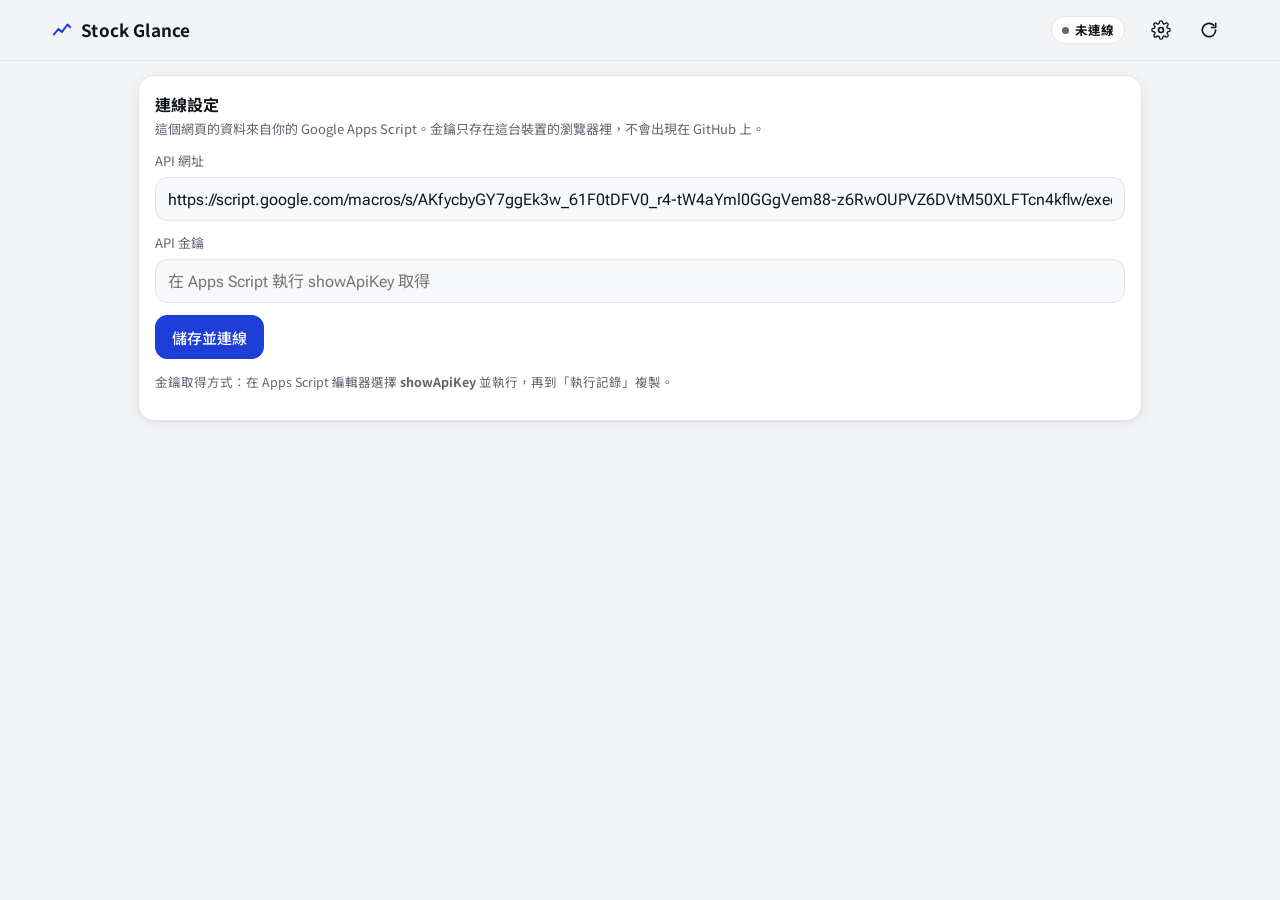
==== docs/index.html @ 940322a1 "改為 GitHub Pages 網頁 + Apps Script JSON API - 前端移到 docs/（styles.css、app.js），改用 fetch 呼叫 Apps Script - " ====
<!DOCTYPE html>
<html lang="zh-Hant">
<head>
  <meta charset="utf-8">
  <meta name="theme-color" content="#f3f4f6" media="(prefers-color-scheme: light)">
  <meta name="theme-color" content="#0c0e12" media="(prefers-color-scheme: dark)">
  <link rel="preconnect" href="https://fonts.googleapis.com">
  <link rel="preconnect" href="https://fonts.gstatic.com" crossorigin>
  <link href="https://fonts.googleapis.com/css2?family=Noto+Sans+TC:wght@400;500;700&family=Roboto+Flex:opsz,wght@8..144,500;8..144,700&display=swap" rel="stylesheet">
  <meta name="viewport" content="width=device-width, initial-scale=1, viewport-fit=cover">
  <title>Stock Glance 台股觀測</title>
  <link rel="stylesheet" href="styles.css">
</head>
<body>
  <header class="top">
    <div class="brand">
      <svg viewBox="0 0 24 24" aria-hidden="true"><path d="M3 17l5-6 4 3 6-8 3 3" fill="none" stroke="currentColor" stroke-width="2.2" stroke-linecap="round" stroke-linejoin="round"/></svg>
      <span>Stock Glance</span>
    </div>
    <div class="status">
      <span id="mkt" class="pill"><i></i><b>載入中</b></span>
      <span id="upd" class="muted small"></span>
      <button id="btnSettings" class="icon-btn" aria-label="連線設定">
        <svg viewBox="0 0 24 24"><circle cx="12" cy="12" r="3" fill="none" stroke="currentColor" stroke-width="2"/><path d="M19.4 15a1.7 1.7 0 0 0 .3 1.8l.1.1a2 2 0 1 1-2.8 2.8l-.1-.1a1.7 1.7 0 0 0-1.8-.3 1.7 1.7 0 0 0-1 1.5V21a2 2 0 1 1-4 0v-.1a1.7 1.7 0 0 0-1.1-1.5 1.7 1.7 0 0 0-1.8.3l-.1.1a2 2 0 1 1-2.8-2.8l.1-.1a1.7 1.7 0 0 0 .3-1.8 1.7 1.7 0 0 0-1.5-1H3a2 2 0 1 1 0-4h.1a1.7 1.7 0 0 0 1.5-1.1 1.7 1.7 0 0 0-.3-1.8l-.1-.1a2 2 0 1 1 2.8-2.8l.1.1a1.7 1.7 0 0 0 1.8.3H9a1.7 1.7 0 0 0 1-1.5V3a2 2 0 1 1 4 0v.1a1.7 1.7 0 0 0 1 1.5 1.7 1.7 0 0 0 1.8-.3l.1-.1a2 2 0 1 1 2.8 2.8l-.1.1a1.7 1.7 0 0 0-.3 1.8V9a1.7 1.7 0 0 0 1.5 1H21a2 2 0 1 1 0 4h-.1a1.7 1.7 0 0 0-1.5 1z" fill="none" stroke="currentColor" stroke-width="1.6"/></svg>
      </button>
      <button id="btnRefresh" class="icon-btn" aria-label="重新整理">
        <svg viewBox="0 0 24 24"><path d="M20 12a8 8 0 1 1-2.34-5.66M20 4v5h-5" fill="none" stroke="currentColor" stroke-width="2" stroke-linecap="round" stroke-linejoin="round"/></svg>
      </button>
    </div>
  </header>

  <main id="app">
    <div id="banner" class="banner" hidden></div>
    <section id="v-setup" class="view" data-view="setup" hidden></section>
    <section id="v-overview" class="view" data-view="overview"><div class="skeleton"></div><div class="skeleton tall"></div></section>
    <section id="v-holdings" class="view" data-view="holdings" hidden></section>
    <section id="v-chips" class="view" data-view="chips" hidden></section>
    <section id="v-notes" class="view" data-view="notes" hidden></section>
  </main>

  <nav class="tabs" role="tablist">
    <button role="tab" data-tab="overview" aria-selected="true">
      <svg viewBox="0 0 24 24"><path d="M4 19V9M10 19V5M16 19v-7M22 19H2" fill="none" stroke="currentColor" stroke-width="2" stroke-linecap="round"/></svg><span>總覽</span></button>
    <button role="tab" data-tab="holdings">
      <svg viewBox="0 0 24 24"><rect x="3" y="6" width="18" height="14" rx="3" fill="none" stroke="currentColor" stroke-width="2"/><path d="M8 6V4h8v2M3 12h18" fill="none" stroke="currentColor" stroke-width="2"/></svg><span>持股</span></button>
    <button role="tab" data-tab="chips">
      <svg viewBox="0 0 24 24"><circle cx="9" cy="9" r="5" fill="none" stroke="currentColor" stroke-width="2"/><circle cx="15" cy="15" r="5" fill="none" stroke="currentColor" stroke-width="2"/></svg><span>籌碼</span></button>
    <button role="tab" data-tab="notes">
      <svg viewBox="0 0 24 24"><path d="M6 3h9l4 4v14H6zM14 3v5h5M9 13h7M9 17h5" fill="none" stroke="currentColor" stroke-width="2" stroke-linejoin="round"/></svg><span>觀察</span></button>
  </nav>

  <div id="sheet" class="sheet" hidden>
    <div class="sheet-backdrop" data-close></div>
    <div class="sheet-panel" role="dialog" aria-modal="true">
      <div class="sheet-grip" data-close></div>
      <button class="icon-btn sheet-x" data-close aria-label="關閉">
        <svg viewBox="0 0 24 24"><path d="M6 6l12 12M18 6L6 18" stroke="currentColor" stroke-width="2" stroke-linecap="round"/></svg>
      </button>
      <div id="sheetBody"></div>
    </div>
  </div>

  <div id="toast" class="toast" role="status"></div>

  <script src="app.js"></script>
</body>
</html>
---- docs/styles.css ----
/*
Stock Glance 樣式
VOICE  冷靜、精準，像券商研究部的盤後簡報；數字優先，不賣弄。
IDEA   一張可以帶著走的「看盤單」：上方是訊號儀表，下方是指標卡與持股帳本。
PICTURE 七格反彈訊號儀表 + 每張卡片的 60 日走勢線；細看時展開成完整走勢圖。
COLOUR 白底與墨色為主，深群青當強調；漲紅跌綠依台股慣例。
TYPE   Noto Sans TC 處理中文，數字用 Roboto Flex 等寬數字。
LAYOUT 手機單欄、底部分頁；寬螢幕兩欄卡片，內容最寬 1080px。
*/
:root{
  color-scheme:light dark;
  --bg:light-dark(#f3f4f6,#0c0e12);
  --card:light-dark(#ffffff,#161a21);
  --card2:light-dark(#f7f8fa,#1c212a);
  --ink:light-dark(#111418,#e9ebef);
  --muted:light-dark(#5f6672,#9aa3b0);
  --line:light-dark(#e4e6ea,#2a303a);
  --accent:light-dark(#1d3fd8,#7d97ff);
  --accent-soft:light-dark(#e8ecff,#1f2747);
  --up:light-dark(#d42a2a,#ff5d5d);
  --down:light-dark(#0f8a4a,#3ccf82);
  --up-soft:light-dark(#fdecec,#3a1b1d);
  --down-soft:light-dark(#e7f6ee,#15301f);
  --warn:light-dark(#b7791f,#f0b44c);
  --shadow:0 1px 2px rgba(15,20,30,.06),0 4px 16px rgba(15,20,30,.05);
  --num:'Roboto Flex','Noto Sans TC',system-ui,sans-serif;
  --r:16px;
  --tabh:64px;
}
@supports not (color:light-dark(#000,#fff)){
  :root{--bg:#f3f4f6;--card:#fff;--card2:#f7f8fa;--ink:#111418;--muted:#5f6672;--line:#e4e6ea;--accent:#1d3fd8;--accent-soft:#e8ecff;--up:#d42a2a;--down:#0f8a4a;--up-soft:#fdecec;--down-soft:#e7f6ee;--warn:#b7791f}
  @media (prefers-color-scheme:dark){:root{--bg:#0c0e12;--card:#161a21;--card2:#1c212a;--ink:#e9ebef;--muted:#9aa3b0;--line:#2a303a;--accent:#7d97ff;--accent-soft:#1f2747;--up:#ff5d5d;--down:#3ccf82;--up-soft:#3a1b1d;--down-soft:#15301f;--warn:#f0b44c}}
}
*{box-sizing:border-box;min-width:0}
html,body{margin:0;background:var(--bg);color:var(--ink)}
body{font:15px/1.55 'Noto Sans TC',system-ui,-apple-system,sans-serif;overflow-x:clip;-webkit-tap-highlight-color:transparent;
  padding-bottom:calc(var(--tabh) + env(safe-area-inset-bottom) + 12px)}
button{font:inherit;color:inherit;cursor:pointer}
a{color:var(--accent)}
.num{font-family:var(--num);font-variant-numeric:tabular-nums;white-space:nowrap;letter-spacing:-.01em}
.muted{color:var(--muted)}.small{font-size:12.5px}
.up{color:var(--up)}.down{color:var(--down)}.flat{color:var(--muted)}
[hidden]{display:none!important}

/* top bar */
.top{position:sticky;top:0;z-index:20;display:flex;align-items:center;justify-content:space-between;gap:8px;
  padding:calc(10px + env(safe-area-inset-top)) max(16px,4vw) 10px;background:color-mix(in srgb,var(--bg) 86%,transparent);
  backdrop-filter:saturate(1.4) blur(12px);-webkit-backdrop-filter:saturate(1.4) blur(12px);border-bottom:1px solid var(--line)}
.brand{display:flex;align-items:center;gap:8px;font-weight:700;font-size:17px;letter-spacing:.01em}
.brand svg{width:22px;height:22px;color:var(--accent)}
.status{display:flex;align-items:center;gap:8px}
.pill{display:inline-flex;align-items:center;gap:6px;padding:3px 10px;border-radius:99px;background:var(--card);border:1px solid var(--line);font-size:12.5px}
.pill i{width:7px;height:7px;border-radius:50%;background:var(--muted)}
.pill.open i{background:var(--up);box-shadow:0 0 0 0 var(--up);animation:pulse 1.8s infinite}
@keyframes pulse{0%{box-shadow:0 0 0 0 color-mix(in srgb,var(--up) 60%,transparent)}100%{box-shadow:0 0 0 8px transparent}}
@media (prefers-reduced-motion:reduce){.pill.open i{animation:none}}
.icon-btn{display:grid;place-items:center;width:40px;height:40px;border-radius:12px;border:0;background:transparent}
.icon-btn:hover{background:var(--card2)}
.icon-btn svg{width:20px;height:20px}
.icon-btn.spin svg{animation:spin .9s linear infinite}
@keyframes spin{to{transform:rotate(360deg)}}
@media (max-width:420px){#upd{display:none}}

main{max-width:1080px;margin:0 auto;padding:14px max(12px,3vw) 0}
.view{display:grid;gap:14px}
.banner{margin-bottom:12px;padding:10px 14px;border-radius:12px;background:color-mix(in srgb,var(--warn) 14%,var(--card));
  border:1px solid color-mix(in srgb,var(--warn) 40%,transparent);font-size:13.5px}

/* cards */
.card{background:var(--card);border:1px solid var(--line);border-radius:var(--r);box-shadow:var(--shadow);padding:16px}
.card h2{margin:0 0 2px;font-size:16px;font-weight:700}
.card .sub{margin:0 0 12px;color:var(--muted);font-size:13px}
.sec-title{display:flex;align-items:baseline;justify-content:space-between;gap:8px;margin:6px 4px -4px}
.sec-title h3{margin:0;font-size:15px}
.grid2{display:grid;grid-template-columns:repeat(2,minmax(0,1fr));gap:10px}
@media (min-width:760px){.grid2.wide{grid-template-columns:repeat(4,minmax(0,1fr))}.cols{display:grid;grid-template-columns:minmax(0,1.1fr) minmax(0,1fr);gap:14px;align-items:start}}

/* signal gauge */
.gauge-head{display:flex;align-items:flex-end;justify-content:space-between;gap:12px;flex-wrap:wrap}
.gauge-score{font-family:var(--num);font-size:clamp(40px,11vw,56px);line-height:1;font-weight:700;letter-spacing:-.03em}
.gauge-score small{font-size:.38em;color:var(--muted);font-weight:500;margin-left:4px}
.gauge-legend{display:flex;gap:10px;font-size:12.5px;color:var(--muted)}
.gauge-legend b{font-family:var(--num)}
.segs{display:grid;grid-template-columns:repeat(7,minmax(0,1fr));gap:5px;margin:14px 0 10px}
.seg{height:12px;border-radius:4px;background:var(--line);transform-origin:left;animation:grow .5s ease-out both}
.seg.pos{background:var(--up)}.seg.neg{background:var(--down)}.seg.neu{background:color-mix(in srgb,var(--muted) 45%,var(--line))}
@keyframes grow{from{transform:scaleX(0)}}
@media (prefers-reduced-motion:reduce){.seg{animation:none}}
.gauge-sum{font-size:17px;font-weight:700;margin:4px 0 2px;text-wrap:balance}
.sig-list{list-style:none;margin:12px 0 0;padding:0;border-top:1px solid var(--line)}
.sig-list li{border-bottom:1px solid var(--line)}
.sig-list details summary{display:grid;grid-template-columns:auto minmax(0,1fr) auto;align-items:center;gap:10px;padding:11px 2px;list-style:none;cursor:pointer;min-height:44px}
.sig-list summary::-webkit-details-marker{display:none}
.sig-list .rule{margin:0 0 12px 22px;font-size:13px;color:var(--muted)}
.dot{width:10px;height:10px;border-radius:50%;background:var(--line)}
.dot.pos{background:var(--up)}.dot.neg{background:var(--down)}.dot.neu{background:color-mix(in srgb,var(--muted) 60%,transparent)}
.sig-name{font-weight:500}
.sig-val{font-size:12.5px;color:var(--muted);display:block}
.tag{display:inline-block;font-size:12px;padding:2px 8px;border-radius:99px;background:var(--card2);color:var(--muted);white-space:nowrap}
.tag.pos{background:var(--up-soft);color:var(--up)}.tag.neg{background:var(--down-soft);color:var(--down)}

/* indicator tiles */
.tile{position:relative;display:block;width:100%;text-align:left;background:var(--card);border:1px solid var(--line);border-radius:14px;padding:12px 12px 8px;box-shadow:var(--shadow)}
.tile:active{transform:scale(.985)}
.tile .t-name{font-size:13px;color:var(--muted);display:flex;justify-content:space-between;gap:6px}
.tile .t-price{font-size:21px;font-weight:700;margin-top:2px}
.tile .t-chg{font-size:13px}
.tile svg.spark{display:block;width:100%;height:38px;margin-top:6px}
.tile .hint{font-size:11.5px}

/* holdings */
.sum-grid{display:grid;grid-template-columns:repeat(2,minmax(0,1fr));gap:14px 12px;margin-top:6px}
.kv .k{font-size:12.5px;color:var(--muted)}
.kv .v{font-size:18px;font-weight:700}
.kv .v.big{font-size:clamp(26px,7.5vw,34px);letter-spacing:-.02em}
.kv .v small{font-size:13px;font-weight:500;margin-left:4px}
.alloc{display:flex;height:12px;border-radius:6px;overflow:hidden;margin:16px 0 8px;background:var(--line)}
.alloc span{height:100%}
.alloc-legend{display:flex;flex-wrap:wrap;gap:6px 14px;font-size:12.5px;color:var(--muted)}
.alloc-legend i{display:inline-block;width:9px;height:9px;border-radius:3px;margin-right:5px;vertical-align:-1px}
.seg-ctl{display:flex;gap:6px;overflow-x:auto;padding:2px}
.seg-ctl button{flex:none;border:1px solid var(--line);background:var(--card);border-radius:99px;padding:7px 13px;font-size:13px;min-height:36px}
.seg-ctl button[aria-pressed=true]{background:var(--ink);color:var(--bg);border-color:var(--ink)}
.hold{display:grid;grid-template-columns:minmax(0,1fr) 84px auto;gap:6px 12px;align-items:center;width:100%;text-align:left;
  background:var(--card);border:1px solid var(--line);border-radius:14px;padding:13px 14px;box-shadow:var(--shadow)}
.hold:active{transform:scale(.99)}
.hold .h-name{font-weight:700;font-size:15px;overflow:hidden;text-overflow:ellipsis;white-space:nowrap}
.hold .h-code{font-size:12.5px;color:var(--muted);white-space:nowrap;overflow:hidden;text-overflow:ellipsis}
.hold .tag{margin-top:4px;font-size:11.5px;padding:1px 7px}
.hold svg.spark{width:84px;height:30px}
.hold .h-px{text-align:right}
.hold .h-px b{display:block;font-size:17px}
.hold .h-px span{font-size:12.5px}
.hold .h-foot{grid-column:1/-1;display:flex;justify-content:space-between;gap:10px;padding-top:9px;margin-top:3px;border-top:1px dashed var(--line);font-size:13px}
.hold .h-foot .pl{font-weight:700}
.list{display:grid;gap:10px}

/* chips */
.chip-now{display:grid;grid-template-columns:repeat(3,minmax(0,1fr));gap:10px}
.chip-now .kv .v{font-size:17px}
.fig{position:relative;height:210px;margin-top:6px}
.fig.tall{height:280px}
.fig svg{position:absolute;inset:0;width:100%;height:100%;overflow:visible}
.tip{position:absolute;pointer-events:none;z-index:3;background:var(--ink);color:var(--bg);font-size:12px;line-height:1.45;padding:6px 9px;border-radius:8px;white-space:nowrap;transform:translate(-50%,calc(-100% - 10px));opacity:0;transition:opacity .12s}
.tip.on{opacity:1}
table{width:100%;border-collapse:collapse;font-size:13.5px}
table.compact th,table.compact td{padding:8px 4px}
@media(max-width:420px){table.compact{font-size:12.5px}}
th,td{padding:8px 6px;border-bottom:1px solid var(--line);text-align:right}
th:first-child,td:first-child{text-align:left}
th{font-weight:500;color:var(--muted);font-size:12.5px}
.scroll{overflow-x:auto}
.btn{display:inline-flex;align-items:center;justify-content:center;gap:6px;min-height:44px;padding:0 16px;border-radius:12px;border:1px solid var(--line);background:var(--card);font-weight:500}
.btn.primary{background:var(--accent);color:#fff;border-color:var(--accent)}
.btn:focus-visible,.tile:focus-visible,.hold:focus-visible,.tabs button:focus-visible,.seg-ctl button:focus-visible{outline:2px solid var(--accent);outline-offset:2px}
.row{display:flex;gap:10px;flex-wrap:wrap;align-items:center}

/* notes */
.note{border-left:3px solid var(--accent)}
.note .meta{display:flex;gap:8px;align-items:center;font-size:12.5px;color:var(--muted);margin-bottom:4px}
.note h4{margin:0 0 6px;font-size:16px;text-wrap:balance}
.note p{margin:0;white-space:pre-line;font-size:14.5px}
.links{list-style:none;margin:0;padding:0}
.links li{border-bottom:1px solid var(--line)}
.links a{display:flex;justify-content:space-between;align-items:center;gap:10px;padding:12px 2px;min-height:44px;text-decoration:none;color:var(--ink)}
.links a::after{content:'↗';color:var(--muted)}
.links .grp{font-size:12px;color:var(--muted);padding:12px 2px 2px;border:0}
.disclaimer{font-size:12.5px;color:var(--muted);padding:4px 6px 10px}

/* tabs */
.tabs{position:fixed;left:0;right:0;bottom:0;z-index:30;display:grid;grid-template-columns:repeat(4,1fr);
  padding:6px max(8px,calc(50vw - 300px)) calc(6px + env(safe-area-inset-bottom));background:color-mix(in srgb,var(--card) 92%,transparent);
  backdrop-filter:blur(14px);-webkit-backdrop-filter:blur(14px);border-top:1px solid var(--line)}
.tabs button{display:flex;flex-direction:column;align-items:center;gap:2px;border:0;background:transparent;color:var(--muted);font-size:11.5px;min-height:50px;border-radius:12px}
.tabs svg{width:23px;height:23px}
.tabs button[aria-selected=true]{color:var(--accent);font-weight:700}

/* bottom sheet */
.sheet{position:fixed;inset:0;z-index:50}
.sheet-backdrop{position:absolute;inset:0;background:rgba(5,8,14,.45);animation:fade .2s both}
.sheet-panel{position:absolute;left:0;right:0;bottom:0;max-height:92vh;overflow-y:auto;overscroll-behavior:contain;background:var(--bg);
  border-radius:20px 20px 0 0;padding:8px max(14px,3vw) calc(24px + env(safe-area-inset-bottom));animation:rise .25s cubic-bezier(.2,.8,.2,1) both;
  max-width:860px;margin:0 auto}
@media (min-width:900px){.sheet-panel{top:5vh;bottom:auto;border-radius:20px;max-height:90vh}}
.sheet-grip{width:44px;height:5px;border-radius:3px;background:var(--line);margin:4px auto 8px}
.sheet-x{position:absolute;right:8px;top:8px}
@keyframes fade{from{opacity:0}}@keyframes rise{from{transform:translateY(40px);opacity:0}}
@media (prefers-reduced-motion:reduce){.sheet-backdrop,.sheet-panel{animation:none}}
.d-head{padding:6px 44px 10px 2px}
.d-head .d-name{font-size:19px;font-weight:700}
.d-head .d-price{font-size:34px;font-weight:700;letter-spacing:-.02em;line-height:1.15}
.ranges{display:flex;gap:4px;background:var(--card2);border:1px solid var(--line);border-radius:12px;padding:3px}
.ranges button{flex:1;border:0;background:transparent;border-radius:9px;min-height:36px;font-size:13px}
.ranges button[aria-pressed=true]{background:var(--card);box-shadow:var(--shadow);font-weight:700}
.toggles{display:flex;gap:6px;flex-wrap:wrap;margin:10px 0 0}
.toggles label{display:inline-flex;align-items:center;gap:6px;font-size:12.5px;padding:6px 10px;border:1px solid var(--line);border-radius:99px;background:var(--card);min-height:34px;cursor:pointer}
.toggles input{accent-color:var(--accent);width:15px;height:15px;margin:0}
.toggles i{width:12px;height:3px;border-radius:2px;display:inline-block}
.stats{display:grid;grid-template-columns:repeat(2,minmax(0,1fr));gap:1px;background:var(--line);border:1px solid var(--line);border-radius:14px;overflow:hidden;margin-top:12px}
@media (min-width:600px){.stats{grid-template-columns:repeat(3,minmax(0,1fr))}}
.stats div{background:var(--card);padding:10px 12px}
.stats .k{font-size:12px;color:var(--muted)}
.stats .v{font-size:15.5px;font-weight:700}
.loading{display:grid;place-items:center;height:100%;color:var(--muted);font-size:13px}

/* misc */
.skeleton{height:150px;border-radius:var(--r);background:linear-gradient(90deg,var(--card) 25%,var(--card2) 50%,var(--card) 75%);background-size:200% 100%;animation:shimmer 1.2s infinite}
.skeleton.tall{height:320px}
@keyframes shimmer{to{background-position:-200% 0}}
.toast{position:fixed;left:50%;bottom:calc(var(--tabh) + 20px + env(safe-area-inset-bottom));transform:translateX(-50%) translateY(20px);opacity:0;
  background:var(--ink);color:var(--bg);padding:10px 16px;border-radius:12px;font-size:13.5px;z-index:60;transition:.2s;pointer-events:none;max-width:90vw}
.toast.on{opacity:1;transform:translateX(-50%)}
.empty{padding:20px;text-align:center;color:var(--muted);font-size:14px}
@media(max-width:600px){
  .stack thead{display:none}
  .stack tr{display:grid;grid-template-columns:repeat(2,minmax(0,1fr));padding:8px 0;border-bottom:1px solid var(--line)}
  .stack td{border:0;padding:3px 0;text-align:left}
  .stack td::before{content:attr(data-l);display:block;font-size:11.5px;color:var(--muted)}
  .stack td:first-child{grid-column:1/-1;font-weight:700}
  .stack td:first-child::before{display:none}
}
.form{display:grid;gap:12px;margin:4px 0 12px}
.form label{display:grid;gap:6px;font-size:13px;color:var(--muted)}
.form input{font:16px var(--num);padding:11px 12px;border-radius:12px;border:1px solid var(--line);background:var(--card2);color:var(--ink);min-height:44px;width:100%}
.form input:focus-visible{outline:2px solid var(--accent);outline-offset:1px}
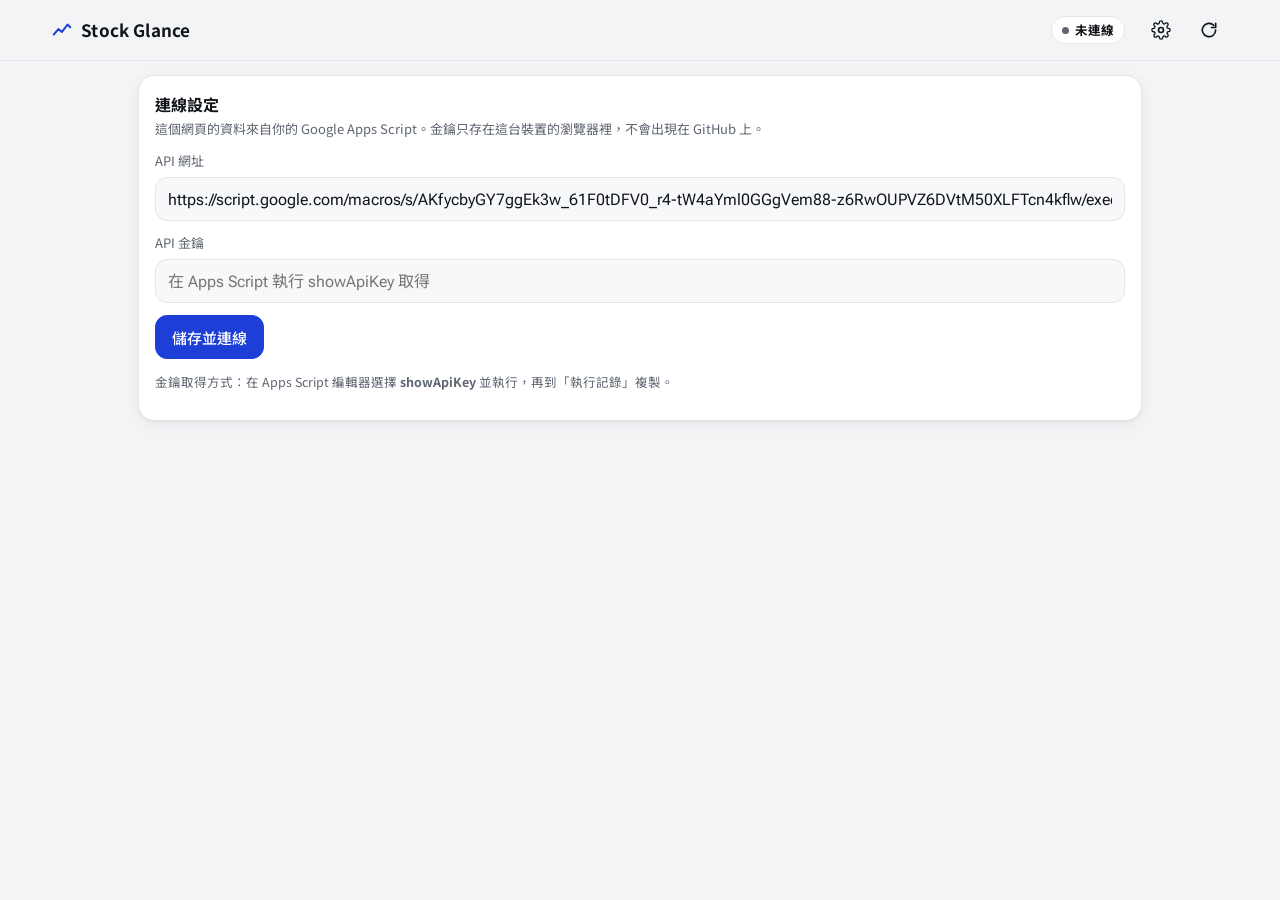
==== commit 5e226e7e: "新增名詞說明：每個指標與數字旁的 ? 可開啟白話解釋與延伸閱讀 - docs/glossary.js：23 個名詞（指標、籌碼、損益、費用）的說明與連結 - 總覽、持股、個股詳情、籌碼、新增交易各處加" ====
--- a/docs/index.html
+++ b/docs/index.html
@@ -62,6 +62,17 @@
 
   <div id="toast" class="toast" role="status"></div>
 
+  <div id="gloss" class="gloss" hidden>
+    <div class="sheet-backdrop" data-gclose></div>
+    <div class="gloss-card" role="dialog" aria-modal="true" aria-labelledby="glossTitle">
+      <button class="icon-btn sheet-x" data-gclose aria-label="關閉說明">
+        <svg viewBox="0 0 24 24"><path d="M6 6l12 12M18 6L6 18" stroke="currentColor" stroke-width="2" stroke-linecap="round"/></svg>
+      </button>
+      <div id="glossBody"></div>
+    </div>
+  </div>
+
+  <script src="glossary.js"></script>
   <script src="app.js"></script>
 </body>
 </html>
--- a/docs/styles.css
+++ b/docs/styles.css
@@ -196,9 +196,9 @@
 .toggles label{display:inline-flex;align-items:center;gap:6px;font-size:12.5px;padding:6px 10px;border:1px solid var(--line);border-radius:99px;background:var(--card);min-height:34px;cursor:pointer}
 .toggles input{accent-color:var(--accent);width:15px;height:15px;margin:0}
 .toggles i{width:12px;height:3px;border-radius:2px;display:inline-block}
-.stats{display:grid;grid-template-columns:repeat(2,minmax(0,1fr));gap:1px;background:var(--line);border:1px solid var(--line);border-radius:14px;overflow:hidden;margin-top:12px}
+.stats{display:grid;grid-template-columns:repeat(2,minmax(0,1fr));gap:0;background:var(--card);border:1px solid var(--line);border-radius:14px;overflow:hidden;margin-top:12px}
 @media (min-width:600px){.stats{grid-template-columns:repeat(3,minmax(0,1fr))}}
-.stats div{background:var(--card);padding:10px 12px}
+.stats>div{background:var(--card);padding:10px 12px;box-shadow:0 0 0 .5px var(--line)}
 .stats .k{font-size:12px;color:var(--muted)}
 .stats .v{font-size:15.5px;font-weight:700}
 .loading{display:grid;place-items:center;height:100%;color:var(--muted);font-size:13px}
@@ -223,3 +223,47 @@
 .form label{display:grid;gap:6px;font-size:13px;color:var(--muted)}
 .form input{font:16px var(--num);padding:11px 12px;border-radius:12px;border:1px solid var(--line);background:var(--card2);color:var(--ink);min-height:44px;width:100%}
 .form input:focus-visible{outline:2px solid var(--accent);outline-offset:1px}
+.btn.wide{width:100%}
+.btn.ghost{background:transparent}
+.btn.small-btn{min-height:36px;padding:0 12px;font-size:13px}
+.btn.danger{color:#fff;background:var(--down);border-color:var(--down)}
+.btn:disabled{opacity:.6}
+.act-row{margin:0 0 12px}.act-row .btn{flex:1}
+.ranges button:disabled{opacity:.4}
+.form-grid{display:grid;grid-template-columns:repeat(2,minmax(0,1fr));gap:12px}
+.form-grid .span2{grid-column:1/-1}
+.form label{display:grid;gap:6px}
+.lots{display:flex;flex-wrap:wrap;gap:6px;margin-top:-4px}
+.chip{border:1px solid var(--line);background:var(--card);border-radius:99px;padding:6px 12px;font-size:13px;min-height:34px}
+.results{list-style:none;margin:0;padding:0;max-height:46vh;overflow-y:auto;border:1px solid var(--line);border-radius:12px;background:var(--card)}
+.results:empty{display:none}
+.results li{border-bottom:1px solid var(--line)}
+.results li:last-child{border-bottom:0}
+.results li.muted{padding:12px}
+.results button{display:grid;grid-template-columns:72px minmax(0,1fr) auto;gap:8px;align-items:center;width:100%;text-align:left;border:0;background:transparent;padding:10px 12px;min-height:48px}
+.results button:hover,.results button:focus-visible{background:var(--accent-soft);outline:none}
+.results .code{font-weight:700}
+.results .nm{overflow:hidden;text-overflow:ellipsis;white-space:nowrap}
+.picked{display:flex;justify-content:space-between;align-items:center;gap:10px;padding:12px 14px}
+.tx-sum{display:grid;grid-template-columns:repeat(2,minmax(0,1fr));gap:10px;padding:12px 14px;background:var(--card2)}
+.txlist{list-style:none;margin:0;padding:0 14px}
+.txlist li{display:flex;justify-content:space-between;align-items:center;gap:10px;padding:11px 0;border-bottom:1px solid var(--line)}
+.txlist li:last-child{border-bottom:0}
+.txlist .tag{margin-right:6px}
+details.closed summary{cursor:pointer;min-height:28px}
+details.closed .txlist{padding:6px 0 0}
+.gi{display:inline-grid;place-items:center;width:18px;height:18px;border-radius:50%;font:700 11px/1 var(--num);color:var(--accent);background:var(--accent-soft);
+  vertical-align:1px;cursor:pointer;flex:none;position:relative}
+.gi::before{content:'';position:absolute;inset:-12px}
+.gi:focus-visible{outline:2px solid var(--accent);outline-offset:2px}
+.toggles>.gi{align-self:center;margin-right:2px}
+.gloss{position:fixed;inset:0;z-index:70;display:grid;place-items:end center}
+@media (min-width:600px){.gloss{place-items:center}}
+.gloss-card{position:relative;width:min(560px,100%);max-height:85vh;overflow-y:auto;background:var(--card);border-radius:20px 20px 0 0;
+  padding:22px 18px calc(20px + env(safe-area-inset-bottom));box-shadow:0 -8px 40px rgba(0,0,0,.25);animation:rise .22s cubic-bezier(.2,.8,.2,1) both}
+@media (min-width:600px){.gloss-card{border-radius:20px}}
+.gloss-card h2{margin:0 44px 12px 0;font-size:19px;line-height:1.35}
+.gloss-dl{margin:0 0 16px}
+.gloss-dl dt{font-size:12.5px;color:var(--accent);font-weight:700;margin-top:12px}
+.gloss-dl dd{margin:3px 0 0;font-size:15px;line-height:1.65}
+.gl-list{display:flex;flex-wrap:wrap;gap:8px}
